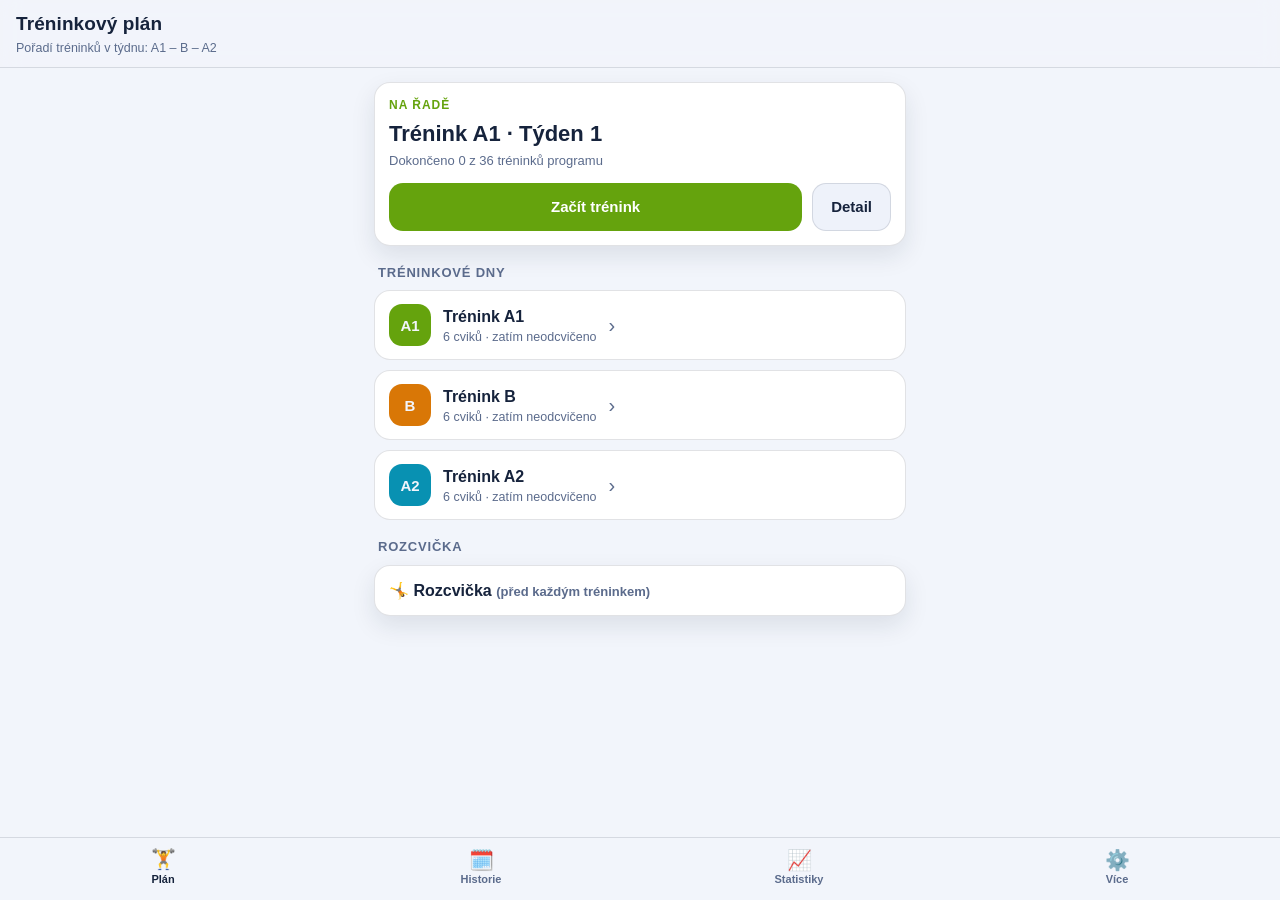
==== index.html @ 284f18d7 "Tréninková appka pro GitHub Pages – plán A1/B/A2 z Google tabulky Statická PWA (bez buildu) pro trac" ====
<!DOCTYPE html>
<html lang="cs" data-theme="auto">
<head>
  <meta charset="utf-8">
  <meta name="viewport" content="width=device-width, initial-scale=1, viewport-fit=cover">
  <title>Trénink</title>
  <meta name="description" content="Tréninkový deník – plán A1/B/A2, trackování sérií, historie a statistiky. Data zůstávají ve tvém prohlížeči.">
  <meta name="theme-color" content="#0b1220">
  <meta name="mobile-web-app-capable" content="yes">
  <meta name="apple-mobile-web-app-capable" content="yes">
  <meta name="apple-mobile-web-app-status-bar-style" content="black-translucent">
  <meta name="apple-mobile-web-app-title" content="Trénink">
  <link rel="manifest" href="manifest.webmanifest">
  <link rel="icon" href="icons/icon.svg" type="image/svg+xml">
  <link rel="apple-touch-icon" href="icons/apple-touch-icon.png">
  <link rel="stylesheet" href="styles.css">
</head>
<body>
  <header class="app-header">
    <a id="h-back" class="back" href="#/" style="display:none" aria-label="Zpět">‹</a>
    <div class="head-txt">
      <h1 id="h-title">Trénink</h1>
      <p class="sub" id="h-sub"></p>
    </div>
  </header>

  <main id="view">
    <noscript><p style="padding:20px">Aplikace potřebuje zapnutý JavaScript.</p></noscript>
  </main>

  <nav class="tabbar">
    <a href="#/" data-tab="home"><span class="ico">🏋️</span>Plán</a>
    <a href="#/history" data-tab="history"><span class="ico">🗓️</span>Historie</a>
    <a href="#/stats" data-tab="stats"><span class="ico">📈</span>Statistiky</a>
    <a href="#/more" data-tab="more"><span class="ico">⚙️</span>Více</a>
  </nav>

  <div id="timer"></div>
  <div id="toast"></div>

  <script src="data.js"></script>
  <script src="app.js"></script>
  <script>
    if ("serviceWorker" in navigator && location.protocol.startsWith("http")) {
      window.addEventListener("load", () => {
        navigator.serviceWorker.register("sw.js").catch(() => {});
      });
    }
  </script>
</body>
</html>
---- styles.css ----
/* ===== Trénink – styly (mobile-first) ===== */

:root {
  --bg: #0b1220;
  --bg-soft: #0f1830;
  --card: #141e33;
  --card-2: #1b2742;
  --line: rgba(255, 255, 255, 0.09);
  --text: #e9eefb;
  --muted: #93a3c4;
  --accent: #a3e635;
  --accent-ink: #101a08;
  --danger: #f87171;
  --ok: #4ade80;
  --day-A1: #a3e635;
  --day-B: #fbbf24;
  --day-A2: #67e8f9;
  --shadow: 0 10px 30px rgba(0, 0, 0, 0.35);
  --radius: 16px;
  color-scheme: dark;
}

html[data-theme="light"] {
  --bg: #f2f5fb;
  --bg-soft: #e9eef7;
  --card: #ffffff;
  --card-2: #eef2fa;
  --line: rgba(15, 23, 42, 0.12);
  --text: #16233c;
  --muted: #5b6b8c;
  --accent: #65a30d;
  --accent-ink: #ffffff;
  --danger: #dc2626;
  --ok: #16a34a;
  --day-A1: #65a30d;
  --day-B: #d97706;
  --day-A2: #0891b2;
  --shadow: 0 10px 24px rgba(22, 35, 60, 0.10);
  color-scheme: light;
}

@media (prefers-color-scheme: light) {
  html[data-theme="auto"] {
    --bg: #f2f5fb;
    --bg-soft: #e9eef7;
    --card: #ffffff;
    --card-2: #eef2fa;
    --line: rgba(15, 23, 42, 0.12);
    --text: #16233c;
    --muted: #5b6b8c;
    --accent: #65a30d;
    --accent-ink: #ffffff;
    --danger: #dc2626;
    --ok: #16a34a;
    --day-A1: #65a30d;
    --day-B: #d97706;
    --day-A2: #0891b2;
    --shadow: 0 10px 24px rgba(22, 35, 60, 0.10);
    color-scheme: light;
  }
}

* { box-sizing: border-box; }

html, body {
  margin: 0;
  padding: 0;
  background: var(--bg);
  color: var(--text);
  font-family: -apple-system, BlinkMacSystemFont, "Segoe UI", Roboto, "Helvetica Neue", Arial, sans-serif;
  font-size: 16px;
  line-height: 1.45;
  -webkit-text-size-adjust: 100%;
  overscroll-behavior-y: contain;
}

body {
  min-height: 100dvh;
}

a { color: inherit; }
button { font: inherit; color: inherit; }

/* ---------- layout ---------- */

.app-header {
  position: sticky;
  top: 0;
  z-index: 20;
  background: color-mix(in srgb, var(--bg) 82%, transparent);
  backdrop-filter: blur(10px);
  -webkit-backdrop-filter: blur(10px);
  border-bottom: 1px solid var(--line);
  padding: calc(10px + env(safe-area-inset-top)) 16px 10px;
  display: flex;
  align-items: center;
  gap: 10px;
}

.app-header .back {
  flex: 0 0 auto;
  width: 40px;
  height: 40px;
  margin-left: -8px;
  display: grid;
  place-items: center;
  border: 0;
  background: none;
  border-radius: 12px;
  font-size: 22px;
  cursor: pointer;
  text-decoration: none;
}
.app-header .back:active { background: var(--card-2); }

.app-header h1 {
  margin: 0;
  font-size: 19px;
  font-weight: 700;
  letter-spacing: 0.1px;
  min-width: 0;
  overflow: hidden;
  text-overflow: ellipsis;
  white-space: nowrap;
}
.app-header .sub {
  margin: 1px 0 0;
  font-size: 12.5px;
  color: var(--muted);
}
.app-header .head-txt { min-width: 0; }

main {
  max-width: 560px;
  margin: 0 auto;
  padding: 14px 14px calc(96px + env(safe-area-inset-bottom));
}

/* ---------- tab bar ---------- */

.tabbar {
  position: fixed;
  left: 0; right: 0; bottom: 0;
  z-index: 30;
  display: flex;
  justify-content: space-around;
  background: color-mix(in srgb, var(--bg) 88%, transparent);
  backdrop-filter: blur(12px);
  -webkit-backdrop-filter: blur(12px);
  border-top: 1px solid var(--line);
  padding: 6px 4px calc(6px + env(safe-area-inset-bottom));
}

.tabbar a {
  flex: 1;
  max-width: 130px;
  display: flex;
  flex-direction: column;
  align-items: center;
  gap: 2px;
  padding: 6px 2px;
  border-radius: 12px;
  text-decoration: none;
  color: var(--muted);
  font-size: 11px;
  font-weight: 600;
}
.tabbar a .ico { font-size: 20px; line-height: 1; }
.tabbar a.active { color: var(--text); }
.tabbar a.active .ico { transform: translateY(-1px); }
.tabbar a:active { background: var(--card-2); }

/* ---------- cards & general ---------- */

.card {
  background: var(--card);
  border: 1px solid var(--line);
  border-radius: var(--radius);
  padding: 14px;
  margin: 0 0 12px;
  box-shadow: var(--shadow);
}

.card h2 {
  margin: 0 0 8px;
  font-size: 16px;
  font-weight: 700;
}
.card .hint { color: var(--muted); font-size: 13px; }

.muted { color: var(--muted); }
.small { font-size: 13px; }
.center { text-align: center; }

.row {
  display: flex;
  align-items: center;
  gap: 10px;
}
.row .grow { flex: 1; min-width: 0; }

.section-title {
  margin: 18px 4px 8px;
  font-size: 13px;
  font-weight: 700;
  text-transform: uppercase;
  letter-spacing: 0.8px;
  color: var(--muted);
}

/* ---------- buttons ---------- */

.btn {
  display: inline-flex;
  align-items: center;
  justify-content: center;
  gap: 8px;
  border: 1px solid var(--line);
  background: var(--card-2);
  color: var(--text);
  border-radius: 14px;
  padding: 12px 18px;
  font-weight: 700;
  font-size: 15px;
  cursor: pointer;
  text-decoration: none;
  min-height: 46px;
  -webkit-tap-highlight-color: transparent;
}
.btn:active { filter: brightness(1.12); }

.btn.primary {
  background: var(--accent);
  border-color: transparent;
  color: var(--accent-ink);
}
.btn.danger {
  background: transparent;
  border-color: color-mix(in srgb, var(--danger) 45%, transparent);
  color: var(--danger);
}
.btn.block { display: flex; width: 100%; }
.btn.small { min-height: 36px; padding: 7px 12px; font-size: 13.5px; border-radius: 11px; }
.btn.ghost { background: transparent; }

/* ---------- badges ---------- */

.badge {
  display: inline-flex;
  align-items: center;
  gap: 4px;
  padding: 2px 9px;
  border-radius: 999px;
  font-size: 11.5px;
  font-weight: 700;
  border: 1px solid var(--line);
  color: var(--muted);
  white-space: nowrap;
}
.badge.day { color: var(--bg); border: 0; }
.badge.day[data-day="A1"] { background: var(--day-A1); }
.badge.day[data-day="B"]  { background: var(--day-B); }
.badge.day[data-day="A2"] { background: var(--day-A2); }
.badge.ss {
  color: var(--accent);
  border-color: color-mix(in srgb, var(--accent) 40%, transparent);
}

/* ---------- home ---------- */

.banner {
  display: flex;
  align-items: center;
  gap: 12px;
  background: linear-gradient(120deg, color-mix(in srgb, var(--accent) 22%, var(--card)), var(--card));
  border: 1px solid color-mix(in srgb, var(--accent) 45%, transparent);
  border-radius: var(--radius);
  padding: 13px 14px;
  margin-bottom: 12px;
  cursor: pointer;
}
.banner .t { font-weight: 800; }
.banner .s { font-size: 13px; color: var(--muted); }

.next-card { text-align: left; }
.next-card .next-label {
  font-size: 12px;
  font-weight: 800;
  letter-spacing: 1px;
  text-transform: uppercase;
  color: var(--accent);
  margin-bottom: 4px;
}
.next-card .next-name { font-size: 22px; font-weight: 800; margin: 0 0 2px; }

.daylist { display: flex; flex-direction: column; gap: 10px; }
.daycard {
  display: flex;
  align-items: center;
  gap: 12px;
  background: var(--card);
  border: 1px solid var(--line);
  border-radius: var(--radius);
  padding: 13px 14px;
  cursor: pointer;
  text-decoration: none;
}
.daycard .dot {
  flex: 0 0 auto;
  width: 42px; height: 42px;
  border-radius: 13px;
  display: grid;
  place-items: center;
  font-weight: 800;
  font-size: 15px;
  color: var(--bg);
}
.daycard .dot[data-day="A1"] { background: var(--day-A1); }
.daycard .dot[data-day="B"]  { background: var(--day-B); }
.daycard .dot[data-day="A2"] { background: var(--day-A2); }
.daycard .name { font-weight: 700; }
.daycard .meta { font-size: 12.5px; color: var(--muted); }
.daycard .chev { color: var(--muted); font-size: 20px; }

/* ---------- week chips ---------- */

.weekchips {
  display: flex;
  gap: 7px;
  overflow-x: auto;
  padding: 4px 2px 8px;
  scrollbar-width: none;
  -webkit-overflow-scrolling: touch;
}
.weekchips::-webkit-scrollbar { display: none; }

.wchip {
  flex: 0 0 auto;
  min-width: 46px;
  padding: 8px 6px;
  border-radius: 12px;
  border: 1px solid var(--line);
  background: var(--card);
  text-align: center;
  cursor: pointer;
  font-weight: 700;
  font-size: 13px;
}
.wchip .wk { display: block; }
.wchip .st { display: block; font-size: 10px; color: var(--muted); font-weight: 600; }
.wchip.sel { background: var(--accent); color: var(--accent-ink); border-color: transparent; }
.wchip.sel .st { color: var(--accent-ink); }
.wchip.done:not(.sel) { border-color: color-mix(in srgb, var(--ok) 55%, transparent); }
.wchip.done:not(.sel) .st { color: var(--ok); }

/* ---------- exercise cards ---------- */

.ss-group {
  border: 1px dashed color-mix(in srgb, var(--accent) 38%, transparent);
  border-radius: calc(var(--radius) + 4px);
  padding: 8px;
  margin-bottom: 12px;
}
.ss-group > .ss-label {
  font-size: 11px;
  font-weight: 800;
  letter-spacing: 0.8px;
  text-transform: uppercase;
  color: var(--accent);
  margin: 2px 4px 8px;
}
.ss-group .excard { margin-bottom: 8px; }
.ss-group .excard:last-child { margin-bottom: 0; }

.excard {
  background: var(--card);
  border: 1px solid var(--line);
  border-radius: var(--radius);
  padding: 12px 13px;
  margin-bottom: 12px;
}
.excard .exhead { display: flex; align-items: baseline; gap: 8px; flex-wrap: wrap; }
.excard .exname { font-weight: 800; font-size: 15.5px; }
.excard .target {
  margin-top: 3px;
  font-size: 14px;
  font-weight: 600;
  color: var(--accent);
  overflow-wrap: anywhere;
}
.excard .exnote { margin-top: 3px; font-size: 12.5px; color: var(--muted); }
.excard .last { margin-top: 5px; font-size: 12.5px; color: var(--muted); }
.excard .last b { color: var(--text); font-weight: 700; }

.setgrid {
  display: flex;
  flex-wrap: wrap;
  gap: 8px;
  margin-top: 10px;
}
.setbtn {
  min-width: 52px;
  min-height: 48px;
  padding: 4px 10px;
  border-radius: 13px;
  border: 1.5px solid var(--line);
  background: var(--card-2);
  display: inline-flex;
  flex-direction: column;
  align-items: center;
  justify-content: center;
  cursor: pointer;
  -webkit-tap-highlight-color: transparent;
}
.setbtn .idx { font-size: 9.5px; font-weight: 700; color: var(--muted); letter-spacing: 0.5px; }
.setbtn .val { font-size: 14.5px; font-weight: 800; white-space: nowrap; }
.setbtn.done {
  background: var(--accent);
  border-color: transparent;
  color: var(--accent-ink);
}
.setbtn.done .idx { color: color-mix(in srgb, var(--accent-ink) 65%, transparent); }

.exfoot {
  display: flex;
  align-items: center;
  justify-content: space-between;
  margin-top: 9px;
}
.linkbtn {
  border: 0;
  background: none;
  color: var(--muted);
  font-size: 13px;
  font-weight: 700;
  padding: 6px 4px;
  cursor: pointer;
  text-decoration: underline;
  text-underline-offset: 3px;
}

.editrows { margin-top: 8px; display: flex; flex-direction: column; gap: 7px; }
.editrow { display: flex; align-items: center; gap: 9px; }
.editrow label { flex: 0 0 62px; font-size: 12.5px; color: var(--muted); font-weight: 700; }

input[type="text"], input[type="date"], select, textarea {
  width: 100%;
  background: var(--bg-soft);
  border: 1px solid var(--line);
  color: var(--text);
  border-radius: 11px;
  padding: 10px 12px;
  font-size: 16px;
  font-family: inherit;
}
textarea { resize: vertical; min-height: 64px; }
input:focus, select:focus, textarea:focus {
  outline: 2px solid color-mix(in srgb, var(--accent) 55%, transparent);
  outline-offset: 1px;
}

/* ---------- workout footer ---------- */

.workfoot {
  position: fixed;
  left: 0; right: 0;
  bottom: calc(64px + env(safe-area-inset-bottom));
  z-index: 25;
  display: flex;
  justify-content: center;
  padding: 0 14px;
  pointer-events: none;
}
.workfoot .inner {
  pointer-events: auto;
  display: flex;
  align-items: center;
  gap: 12px;
  width: 100%;
  max-width: 532px;
  background: var(--card);
  border: 1px solid var(--line);
  border-radius: 18px;
  padding: 10px 12px 10px 16px;
  box-shadow: var(--shadow);
}
.workfoot .prog { font-size: 13px; font-weight: 700; color: var(--muted); }
.workfoot .prog b { color: var(--text); font-size: 15px; }

body.has-workfoot main { padding-bottom: calc(170px + env(safe-area-inset-bottom)); }

/* ---------- timer pill ---------- */

.timerpill {
  position: fixed;
  left: 50%;
  transform: translateX(-50%);
  bottom: calc(140px + env(safe-area-inset-bottom));
  z-index: 40;
  background: var(--text);
  color: var(--bg);
  border-radius: 999px;
  padding: 9px 18px;
  font-weight: 800;
  font-size: 15px;
  display: flex;
  align-items: center;
  gap: 9px;
  box-shadow: var(--shadow);
  cursor: pointer;
}
.timerpill .lbl { font-size: 12px; font-weight: 700; opacity: 0.7; }
.timerpill.zero { background: var(--accent); color: var(--accent-ink); }

/* ---------- toast ---------- */

.toast {
  position: fixed;
  top: calc(14px + env(safe-area-inset-top));
  left: 50%;
  transform: translateX(-50%);
  z-index: 60;
  background: var(--text);
  color: var(--bg);
  padding: 10px 18px;
  border-radius: 999px;
  font-weight: 700;
  font-size: 14px;
  box-shadow: var(--shadow);
  max-width: 90vw;
  text-align: center;
  animation: toastin 0.2s ease-out;
}
@keyframes toastin {
  from { opacity: 0; transform: translate(-50%, -8px); }
  to   { opacity: 1; transform: translate(-50%, 0); }
}

/* ---------- history ---------- */

.histitem {
  display: flex;
  align-items: center;
  gap: 11px;
  background: var(--card);
  border: 1px solid var(--line);
  border-radius: var(--radius);
  padding: 12px 13px;
  margin-bottom: 9px;
  cursor: pointer;
}
.histitem .when { font-weight: 700; }
.histitem .meta { font-size: 12.5px; color: var(--muted); }
.histitem .right { margin-left: auto; text-align: right; }
.histitem .sets { font-size: 13px; font-weight: 800; }
.histitem .chev { color: var(--muted); }

/* ---------- stats ---------- */

.statgrid {
  display: grid;
  grid-template-columns: 1fr 1fr;
  gap: 10px;
  margin-bottom: 12px;
}
.stat {
  background: var(--card);
  border: 1px solid var(--line);
  border-radius: var(--radius);
  padding: 12px 13px;
}
.stat .v { font-size: 24px; font-weight: 800; line-height: 1.15; }
.stat .l { font-size: 12px; color: var(--muted); font-weight: 600; margin-top: 2px; }

.progtable { width: 100%; border-collapse: collapse; }
.progtable th {
  font-size: 11.5px;
  color: var(--muted);
  font-weight: 700;
  padding: 4px 4px 8px;
  text-align: center;
}
.progtable td { padding: 3px 4px; text-align: center; }
.progtable td.wk { font-size: 12px; color: var(--muted); font-weight: 700; width: 44px; text-align: left; }
.progcell {
  display: inline-flex;
  flex-direction: column;
  align-items: center;
  justify-content: center;
  width: 100%;
  min-height: 40px;
  border-radius: 10px;
  border: 1px dashed var(--line);
  color: var(--muted);
  font-size: 11.5px;
  font-weight: 700;
  cursor: pointer;
  text-decoration: none;
  padding: 3px 2px;
}
.progcell.done {
  border: 0;
  color: var(--bg);
}
.progcell.done[data-day="A1"] { background: var(--day-A1); }
.progcell.done[data-day="B"]  { background: var(--day-B); }
.progcell.done[data-day="A2"] { background: var(--day-A2); }

.chartwrap { overflow-x: auto; }
.chartwrap svg { display: block; }
.bar { fill: var(--accent); }
.bar-label { fill: var(--muted); font-size: 10px; }
.bar-val { fill: var(--text); font-size: 10.5px; font-weight: 700; }

/* ---------- session detail ---------- */

.sess-ex { border-top: 1px solid var(--line); padding: 10px 0; }
.sess-ex:first-child { border-top: 0; padding-top: 2px; }
.sess-ex .n { font-weight: 700; font-size: 14.5px; }
.sess-ex .vals { margin-top: 2px; font-size: 14px; overflow-wrap: anywhere; }
.sess-ex .tg { font-size: 12.5px; color: var(--muted); margin-top: 1px; }
.sess-ex .nt { font-size: 12.5px; color: var(--muted); font-style: italic; margin-top: 2px; }

/* ---------- warmup ---------- */

details.warm {
  background: var(--card);
  border: 1px solid var(--line);
  border-radius: var(--radius);
  padding: 0;
  margin-bottom: 12px;
  overflow: hidden;
}
details.warm summary {
  list-style: none;
  padding: 13px 14px;
  font-weight: 700;
  cursor: pointer;
  display: flex;
  align-items: center;
  gap: 8px;
}
details.warm summary::-webkit-details-marker { display: none; }
details.warm summary .cnt { margin-left: auto; color: var(--muted); font-size: 13px; font-weight: 700; }
details.warm .witems { padding: 0 14px 12px; }

.witem {
  display: flex;
  align-items: center;
  gap: 11px;
  padding: 9px 2px;
  border-top: 1px solid var(--line);
  cursor: pointer;
}
.witem .chk {
  flex: 0 0 auto;
  width: 24px; height: 24px;
  border-radius: 8px;
  border: 1.5px solid var(--line);
  display: grid;
  place-items: center;
  font-size: 14px;
  color: transparent;
  background: var(--card-2);
}
.witem.done .chk { background: var(--accent); border-color: transparent; color: var(--accent-ink); }
.witem.done .n { color: var(--muted); text-decoration: line-through; }
.witem .n { font-size: 14.5px; font-weight: 600; }
.witem .note { font-size: 12px; color: var(--muted); }

/* ---------- more / settings ---------- */

.seg {
  display: flex;
  background: var(--bg-soft);
  border: 1px solid var(--line);
  border-radius: 12px;
  padding: 3px;
  gap: 3px;
}
.seg button {
  flex: 1;
  border: 0;
  background: none;
  border-radius: 9px;
  padding: 8px 6px;
  font-weight: 700;
  font-size: 13.5px;
  color: var(--muted);
  cursor: pointer;
}
.seg button.sel { background: var(--card); color: var(--text); box-shadow: var(--shadow); }

.switchrow { display: flex; align-items: center; gap: 10px; padding: 4px 0; }
.switchrow .lbl { flex: 1; font-weight: 600; }
.switch {
  position: relative;
  width: 50px; height: 30px;
  border-radius: 999px;
  background: var(--bg-soft);
  border: 1px solid var(--line);
  cursor: pointer;
  flex: 0 0 auto;
}
.switch::after {
  content: "";
  position: absolute;
  top: 2px; left: 2px;
  width: 24px; height: 24px;
  border-radius: 50%;
  background: var(--muted);
  transition: transform 0.15s ease, background 0.15s ease;
}
.switch.on { background: color-mix(in srgb, var(--accent) 35%, var(--bg-soft)); }
.switch.on::after { transform: translateX(20px); background: var(--accent); }

ul.legend { margin: 6px 0 0; padding-left: 18px; }
ul.legend li { margin-bottom: 6px; font-size: 13.5px; color: var(--muted); }

.empty {
  text-align: center;
  color: var(--muted);
  padding: 34px 16px;
  font-size: 14.5px;
}
.empty .big { font-size: 40px; margin-bottom: 8px; }

hr.sep { border: 0; border-top: 1px solid var(--line); margin: 12px 0; }
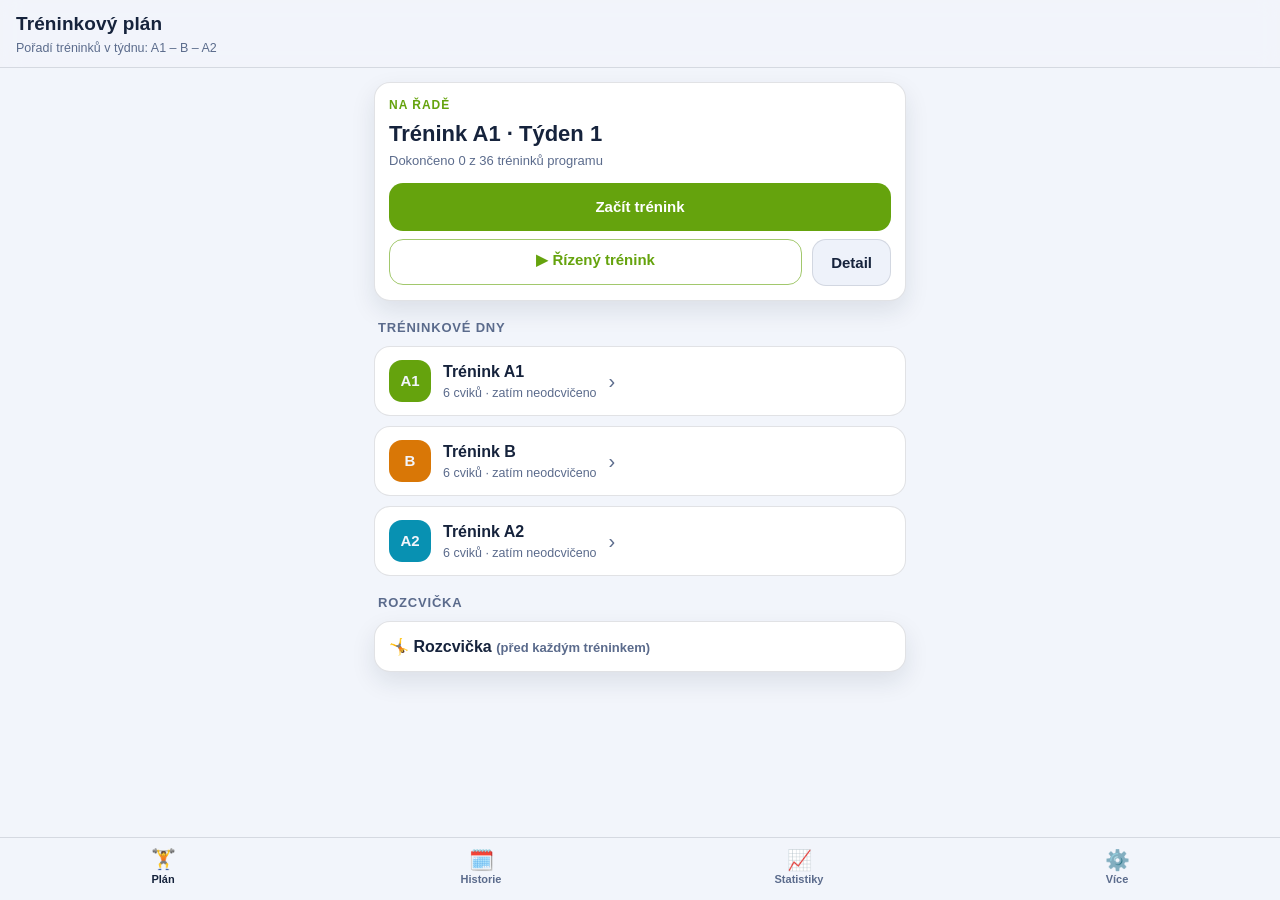
==== commit 5e341628: "Instrukce k technice cviků a odkazy na YouTube tutoriály - ke každému z 12 cviků přibyl popis proved" ====
--- a/index.html
+++ b/index.html
@@ -37,6 +37,7 @@
 
   <div id="timer"></div>
   <div id="toast"></div>
+  <div id="modal"></div>
 
   <script src="data.js"></script>
   <script src="app.js"></script>
--- a/styles.css
+++ b/styles.css
@@ -726,3 +726,184 @@
 .empty .big { font-size: 40px; margin-bottom: 8px; }
 
 hr.sep { border: 0; border-top: 1px solid var(--line); margin: 12px 0; }
+
+/* ---------- řízený trénink ---------- */
+
+.btn.guided {
+  background: transparent;
+  border: 1.5px solid color-mix(in srgb, var(--accent) 60%, transparent);
+  color: var(--accent);
+}
+
+.guided {
+  text-align: center;
+  padding-top: 6px;
+}
+
+.g-phase {
+  display: inline-block;
+  font-size: 12px;
+  font-weight: 800;
+  letter-spacing: 2px;
+  padding: 5px 16px;
+  border-radius: 999px;
+  margin-bottom: 14px;
+}
+.g-phase.work { background: color-mix(in srgb, var(--accent) 20%, transparent); color: var(--accent); }
+.g-phase.rest { background: color-mix(in srgb, var(--day-A2) 20%, transparent); color: var(--day-A2); }
+
+.g-ring {
+  position: relative;
+  width: min(66vw, 260px);
+  margin: 0 auto 14px;
+}
+.g-ring svg { width: 100%; height: auto; transform: rotate(-90deg); display: block; }
+.g-ring-bg {
+  fill: none;
+  stroke: var(--card-2);
+  stroke-width: 14;
+}
+.g-ring-bar {
+  fill: none;
+  stroke-width: 14;
+  stroke-linecap: round;
+  transition: stroke-dashoffset 0.25s linear;
+}
+.g-ring-bar.work { stroke: var(--accent); }
+.g-ring-bar.rest { stroke: var(--day-A2); }
+
+.g-ring-inner {
+  position: absolute;
+  inset: 0;
+  display: flex;
+  flex-direction: column;
+  align-items: center;
+  justify-content: center;
+  gap: 2px;
+}
+.g-time {
+  font-size: clamp(44px, 14vw, 60px);
+  font-weight: 800;
+  font-variant-numeric: tabular-nums;
+  line-height: 1;
+}
+.g-target { font-size: 17px; font-weight: 700; color: var(--muted); }
+
+.g-ex { margin: 0 0 3px; font-size: 22px; font-weight: 800; }
+.g-set { color: var(--muted); font-weight: 600; font-size: 14.5px; }
+.g-next {
+  margin-top: 10px;
+  font-size: 13.5px;
+  color: var(--muted);
+  background: var(--card);
+  border: 1px solid var(--line);
+  border-radius: 999px;
+  display: inline-block;
+  padding: 6px 15px;
+}
+
+.g-controls {
+  display: flex;
+  gap: 8px;
+  justify-content: center;
+  margin-top: 18px;
+}
+.gbtn {
+  min-height: 58px;
+  min-width: 54px;
+  padding: 8px 10px;
+  border-radius: 16px;
+  border: 1px solid var(--line);
+  background: var(--card);
+  font-size: 19px;
+  font-weight: 800;
+  cursor: pointer;
+  -webkit-tap-highlight-color: transparent;
+}
+.gbtn:active { filter: brightness(1.15); }
+.gbtn.main {
+  flex: 1;
+  max-width: 250px;
+  background: var(--accent);
+  color: var(--accent-ink);
+  border-color: transparent;
+  font-size: 16.5px;
+}
+
+.g-meta {
+  display: flex;
+  align-items: center;
+  justify-content: space-between;
+  gap: 8px;
+  margin-top: 16px;
+}
+.g-meta .linkbtn { text-decoration: none; }
+
+.g-done-emoji { font-size: 64px; margin: 26px 0 10px; }
+
+/* ---------- jak na cvik (modal) ---------- */
+
+.infobtn {
+  flex: 0 0 auto;
+  width: 24px;
+  height: 24px;
+  border-radius: 50%;
+  border: 1.5px solid var(--line);
+  background: var(--card-2);
+  color: var(--muted);
+  font-size: 13px;
+  font-weight: 800;
+  line-height: 1;
+  cursor: pointer;
+  -webkit-tap-highlight-color: transparent;
+}
+.infobtn:active { background: var(--accent); color: var(--accent-ink); border-color: transparent; }
+.g-set .infobtn { vertical-align: -4px; margin-left: 4px; }
+
+.modal-back {
+  position: fixed;
+  inset: 0;
+  z-index: 70;
+  background: rgba(2, 6, 16, 0.6);
+  backdrop-filter: blur(3px);
+  -webkit-backdrop-filter: blur(3px);
+  display: flex;
+  align-items: flex-end;
+  justify-content: center;
+  padding: 14px;
+  padding-bottom: calc(20px + env(safe-area-inset-bottom));
+  animation: fadein 0.15s ease-out;
+}
+@keyframes fadein { from { opacity: 0; } to { opacity: 1; } }
+@keyframes modalin { from { opacity: 0; transform: translateY(16px); } to { opacity: 1; transform: none; } }
+@media (min-width: 540px) {
+  .modal-back { align-items: center; }
+}
+
+.modal {
+  width: 100%;
+  max-width: 480px;
+  background: var(--card);
+  border: 1px solid var(--line);
+  border-radius: 20px;
+  padding: 16px;
+  box-shadow: var(--shadow);
+  max-height: 80dvh;
+  overflow-y: auto;
+  animation: modalin 0.18s ease-out;
+}
+
+.mclose {
+  flex: 0 0 auto;
+  width: 34px;
+  height: 34px;
+  border-radius: 50%;
+  border: 1px solid var(--line);
+  background: var(--card-2);
+  color: var(--muted);
+  font-size: 15px;
+  cursor: pointer;
+}
+
+ul.howto { margin: 6px 0 0; padding-left: 20px; }
+ul.howto li { margin-bottom: 8px; font-size: 14.5px; line-height: 1.5; }
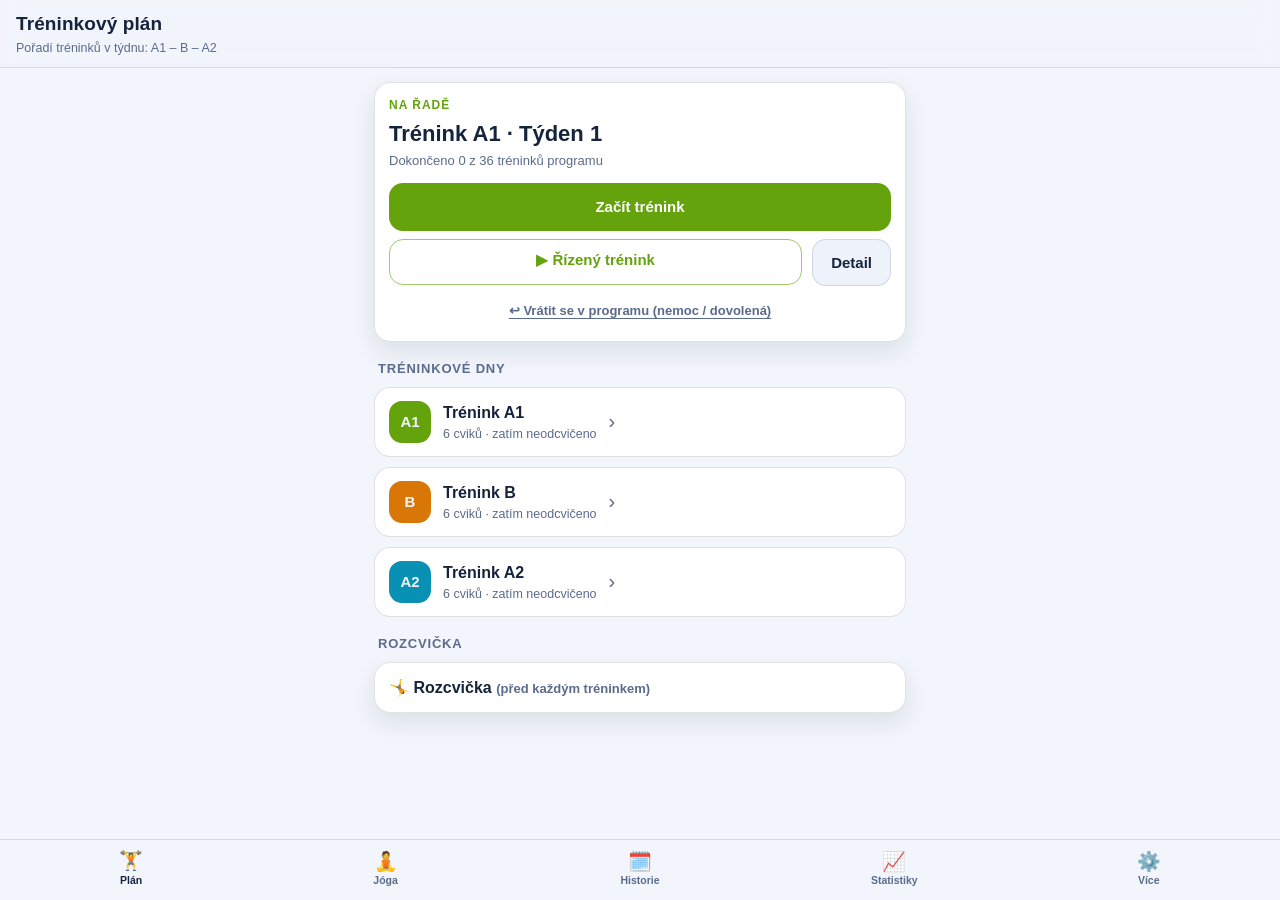
==== commit af3cb6dd: "Záložka Hormonální jóga (sestava dle Dinah Rodrigues) - přepis cvičebního listu: 7 zahřívacích cviků" ====
--- a/index.html
+++ b/index.html
@@ -30,6 +30,7 @@
 
   <nav class="tabbar">
     <a href="#/" data-tab="home"><span class="ico">🏋️</span>Plán</a>
+    <a href="#/yoga" data-tab="yoga"><span class="ico">🧘</span>Jóga</a>
     <a href="#/history" data-tab="history"><span class="ico">🗓️</span>Historie</a>
     <a href="#/stats" data-tab="stats"><span class="ico">📈</span>Statistiky</a>
     <a href="#/more" data-tab="more"><span class="ico">⚙️</span>Více</a>
--- a/styles.css
+++ b/styles.css
@@ -833,11 +833,58 @@
 .g-meta {
   display: flex;
   align-items: center;
-  justify-content: space-between;
-  gap: 8px;
-  margin-top: 16px;
+  justify-content: center;
+  gap: 30px;
+  margin-top: 12px;
 }
 .g-meta .linkbtn { text-decoration: none; }
+
+/* kolo supersérie */
+.g-round {
+  margin-top: 10px;
+  display: inline-block;
+  max-width: 100%;
+  font-size: 13px;
+  color: var(--muted);
+  background: var(--card);
+  border: 1px solid color-mix(in srgb, var(--accent) 40%, transparent);
+  border-radius: 13px;
+  padding: 8px 13px;
+  line-height: 1.6;
+}
+.g-round b { color: var(--accent); font-size: 14px; }
+.g-round .rc-done { opacity: 0.55; }
+.g-round .rc-arr { opacity: 0.5; }
+.g-round .ss-tag {
+  display: block;
+  color: var(--accent);
+  font-weight: 800;
+  font-size: 10px;
+  letter-spacing: 1.2px;
+  margin-bottom: 2px;
+}
+
+/* segmentový průběh celého tréninku */
+.g-progwrap { margin-top: 16px; }
+.g-prog {
+  display: flex;
+  align-items: flex-end;
+  gap: 2px;
+  height: 13px;
+  padding: 0 2px;
+}
+.g-prog .seg {
+  flex: 1 1 0;
+  min-width: 2px;
+  height: 7px;
+  border-radius: 3px;
+  background: var(--card-2);
+}
+.g-prog .seg.done { background: var(--accent); opacity: 0.5; }
+.g-prog .seg.cur { background: var(--accent); opacity: 1; height: 13px; }
+.g-prog .seg.rend { margin-right: 4px; }
+.g-prog .seg:last-child { margin-right: 0; }
+.g-progtxt { margin-top: 6px; text-align: center; }
 
 .g-done-emoji { font-size: 64px; margin: 26px 0 10px; }
 
@@ -907,3 +954,45 @@
 
 ul.howto { margin: 6px 0 0; padding-left: 20px; }
 ul.howto li { margin-bottom: 8px; font-size: 14.5px; line-height: 1.5; }
+
+/* ---------- hormonální jóga ---------- */
+
+.ypose { margin-top: 6px; }
+
+.ynum {
+  display: inline-grid;
+  place-items: center;
+  width: 40px;
+  height: 40px;
+  border-radius: 50%;
+  background: var(--card-2);
+  border: 1.5px solid color-mix(in srgb, var(--accent) 45%, transparent);
+  color: var(--accent);
+  font-weight: 800;
+  font-size: 16px;
+}
+
+.ybadges {
+  display: flex;
+  flex-wrap: wrap;
+  gap: 7px;
+  justify-content: center;
+  margin-top: 8px;
+}
+.badge.big { font-size: 13px; padding: 5px 13px; }
+
+ul.howto.yhowto {
+  text-align: left;
+  margin: 14px auto 0;
+  max-width: 420px;
+  background: var(--card);
+  border: 1px solid var(--line);
+  border-radius: 14px;
+  padding: 12px 14px 12px 32px;
+}
+ul.howto.yhowto li { font-size: 14px; margin-bottom: 6px; }
+ul.howto.yhowto li:last-child { margin-bottom: 0; }
+
+/* pět záložek se musí vejít na úzký displej */
+.tabbar a { max-width: 110px; font-size: 10.5px; }
+.tabbar a .ico { font-size: 19px; }
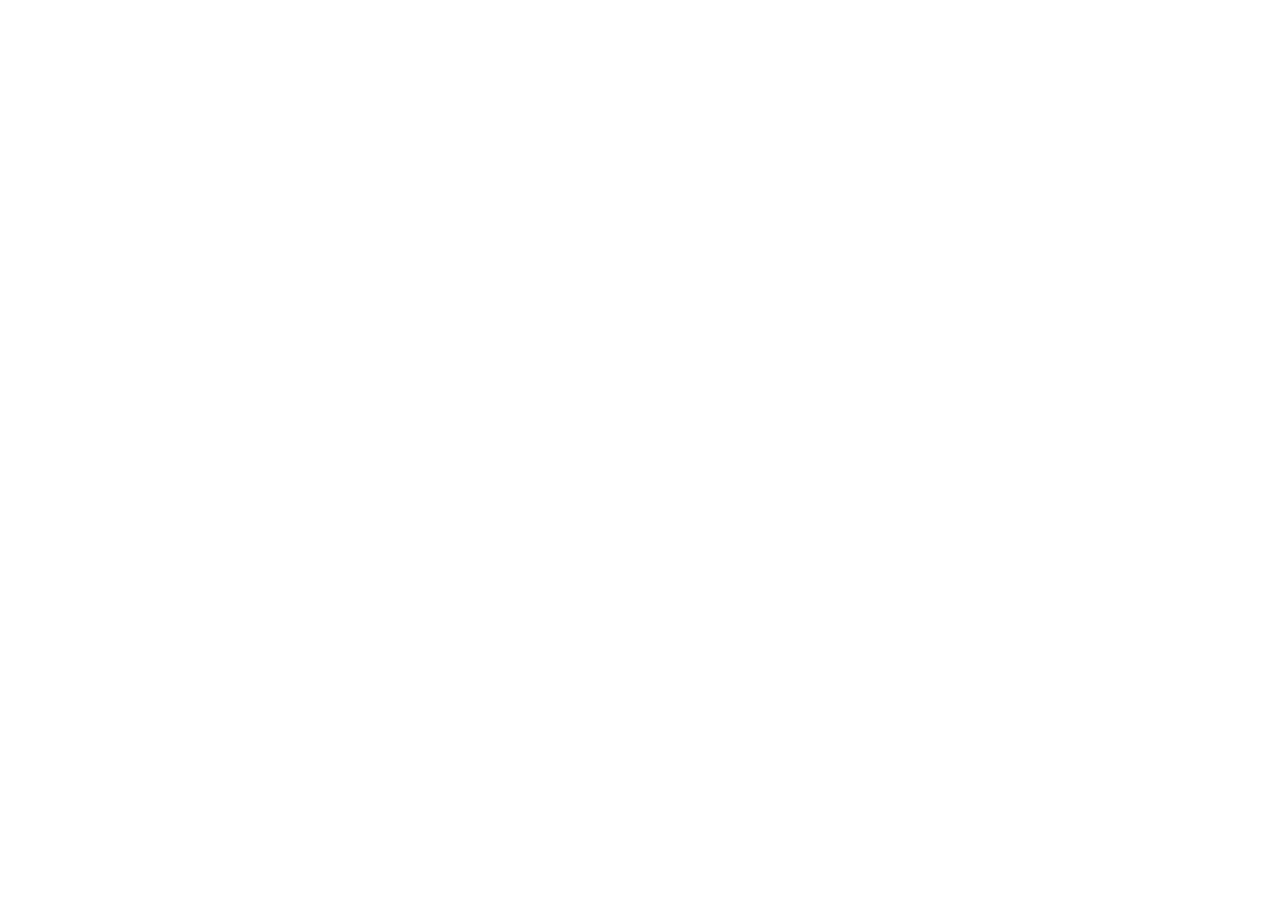
==== commit a2416502: "Trénink přesunut do repozitáře learning-apps, tady zůstává jen přesměrování Aplikace žije na https:/" ====
--- a/index.html
+++ b/index.html
@@ -1,53 +1,37 @@
 <!DOCTYPE html>
-<html lang="cs" data-theme="auto">
+<html lang="cs">
 <head>
   <meta charset="utf-8">
-  <meta name="viewport" content="width=device-width, initial-scale=1, viewport-fit=cover">
-  <title>Trénink</title>
-  <meta name="description" content="Tréninkový deník – plán A1/B/A2, trackování sérií, historie a statistiky. Data zůstávají ve tvém prohlížeči.">
-  <meta name="theme-color" content="#0b1220">
-  <meta name="mobile-web-app-capable" content="yes">
-  <meta name="apple-mobile-web-app-capable" content="yes">
-  <meta name="apple-mobile-web-app-status-bar-style" content="black-translucent">
-  <meta name="apple-mobile-web-app-title" content="Trénink">
-  <link rel="manifest" href="manifest.webmanifest">
-  <link rel="icon" href="icons/icon.svg" type="image/svg+xml">
-  <link rel="apple-touch-icon" href="icons/apple-touch-icon.png">
-  <link rel="stylesheet" href="styles.css">
+  <meta name="viewport" content="width=device-width, initial-scale=1">
+  <title>Trénink se přestěhoval</title>
+  <meta name="robots" content="noindex">
+  <meta http-equiv="refresh" content="3;url=https://honzajscz.github.io/learning-apps/trenink/">
+  <style>
+    body { margin: 0; min-height: 100dvh; display: flex; align-items: center; justify-content: center; background: #0b1220; color: #e9eefb; font-family: -apple-system, BlinkMacSystemFont, "Segoe UI", Roboto, sans-serif; text-align: center; padding: 24px; }
+    a { color: #a3e635; font-weight: 700; }
+    p { max-width: 420px; line-height: 1.5; }
+  </style>
 </head>
 <body>
-  <header class="app-header">
-    <a id="h-back" class="back" href="#/" style="display:none" aria-label="Zpět">‹</a>
-    <div class="head-txt">
-      <h1 id="h-title">Trénink</h1>
-      <p class="sub" id="h-sub"></p>
-    </div>
-  </header>
-
-  <main id="view">
-    <noscript><p style="padding:20px">Aplikace potřebuje zapnutý JavaScript.</p></noscript>
-  </main>
-
-  <nav class="tabbar">
-    <a href="#/" data-tab="home"><span class="ico">🏋️</span>Plán</a>
-    <a href="#/yoga" data-tab="yoga"><span class="ico">🧘</span>Jóga</a>
-    <a href="#/history" data-tab="history"><span class="ico">🗓️</span>Historie</a>
-    <a href="#/stats" data-tab="stats"><span class="ico">📈</span>Statistiky</a>
-    <a href="#/more" data-tab="more"><span class="ico">⚙️</span>Více</a>
-  </nav>
-
-  <div id="timer"></div>
-  <div id="toast"></div>
-  <div id="modal"></div>
-
-  <script src="data.js"></script>
-  <script src="app.js"></script>
+  <p>🏋️ Trénink má novou adresu:<br>
+    <a id="lnk" href="https://honzajscz.github.io/learning-apps/trenink/">honzajscz.github.io/learning-apps/trenink/</a><br><br>
+    <small>Tvoje tréninky a historie zůstávají (data jsou uložená pro celou doménu). Starou ikonu na ploše smaž a z nové adresy si přidej novou.</small></p>
   <script>
-    if ("serviceWorker" in navigator && location.protocol.startsWith("http")) {
-      window.addEventListener("load", () => {
-        navigator.serviceWorker.register("sw.js").catch(() => {});
-      });
-    }
+    // Přesměrovací stránka po přesunu appky do repozitáře learning-apps.
+    // Odregistruje starý service worker této cesty, smaže jeho cache a přesměruje.
+    (async () => {
+      try {
+        if ("serviceWorker" in navigator) {
+          const regs = await navigator.serviceWorker.getRegistrations();
+          for (const r of regs) if (r.scope.endsWith("/workouts/")) await r.unregister();
+        }
+        if (window.caches) {
+          const keys = await caches.keys();
+          for (const k of keys) if (k.startsWith("trenink-")) await caches.delete(k);
+        }
+      } catch { /* ignore */ }
+      location.replace(document.getElementById("lnk").href);
+    })();
   </script>
 </body>
 </html>
